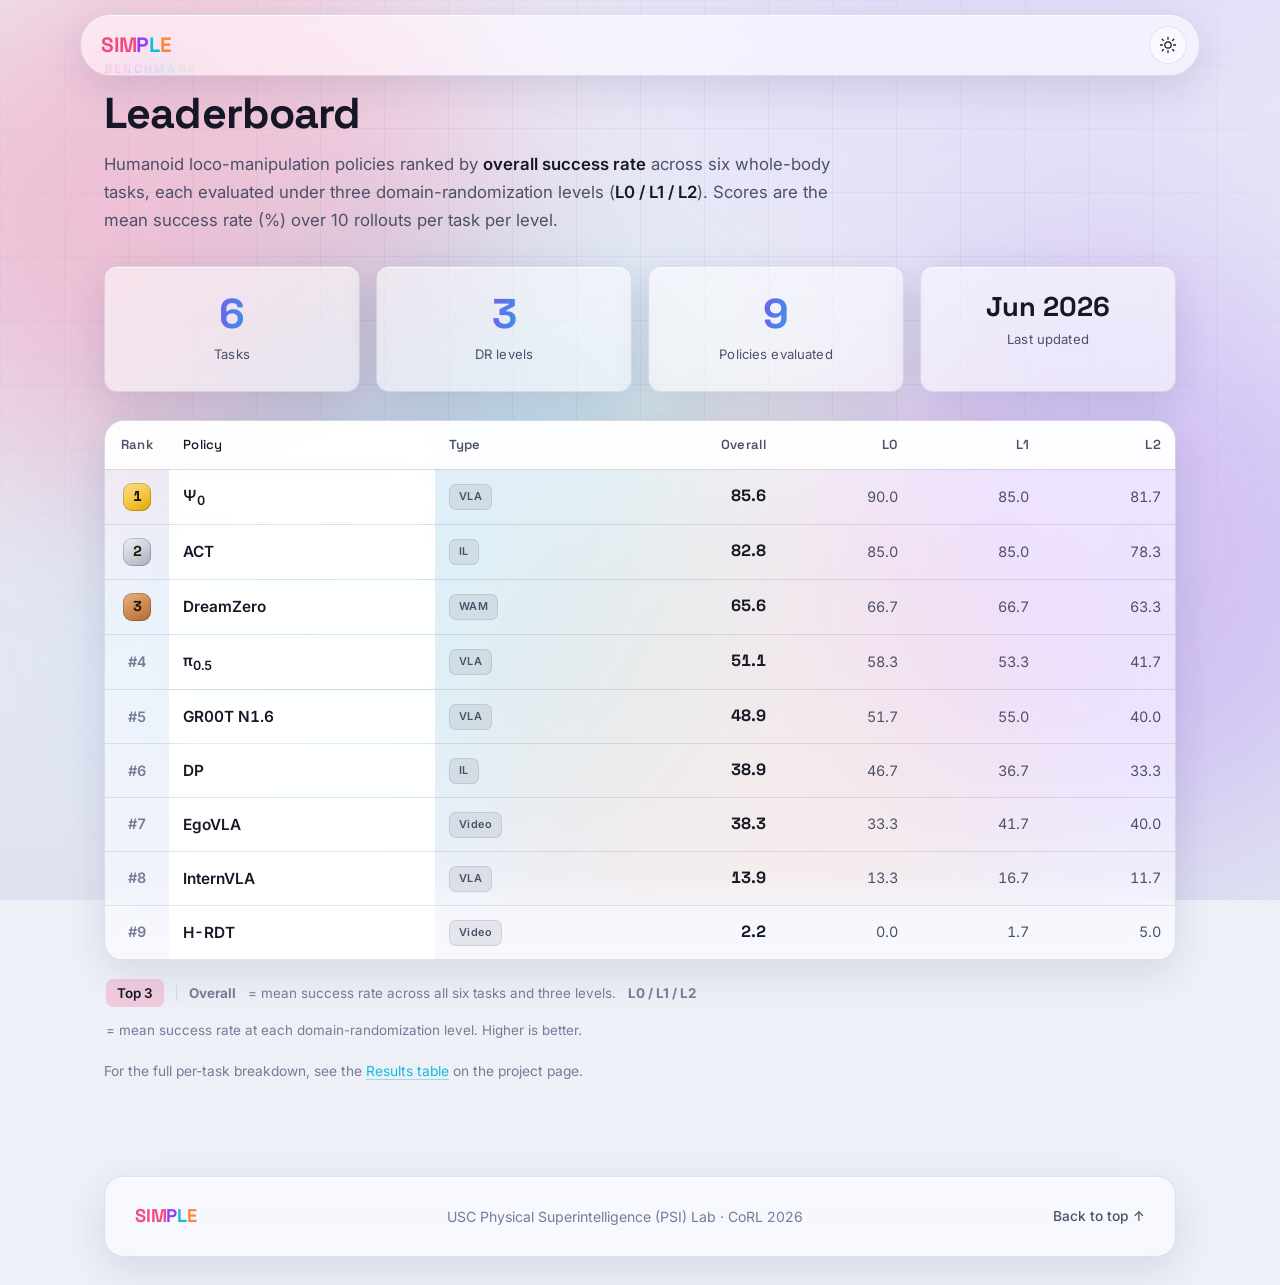
==== leaderboard.html @ 164ec3de "first commit of website" ====
<!DOCTYPE html>
<html lang="en">
<head>
  <meta charset="UTF-8" />
  <meta name="viewport" content="width=device-width, initial-scale=1.0" />
  <title>SIMPLE &middot; Leaderboard</title>
  <meta name="description" content="SIMPLE leaderboard: humanoid loco-manipulation policies ranked by overall success rate across six whole-body tasks and three domain-randomization levels." />
  <meta name="color-scheme" content="dark light" />
  <script>
    // Set theme before paint to avoid a flash of the wrong theme.
    (function () {
      try {
        var param = new URLSearchParams(location.search).get('theme');
        if (param === 'light' || param === 'dark') {
          localStorage.setItem('theme', param);
        }
        var saved = localStorage.getItem('theme');
        var theme = saved || (window.matchMedia('(prefers-color-scheme: light)').matches ? 'light' : 'dark');
        document.documentElement.setAttribute('data-theme', theme);
      } catch (e) {
        document.documentElement.setAttribute('data-theme', 'dark');
      }
    })();
  </script>
  <link rel="preconnect" href="https://fonts.googleapis.com" />
  <link rel="preconnect" href="https://fonts.gstatic.com" crossorigin />
  <link href="https://fonts.googleapis.com/css2?family=Space+Grotesk:wght@400;500;600;700&family=Inter:wght@400;500;600;700&display=swap" rel="stylesheet" />
  <link rel="stylesheet" href="styles.css" />
</head>
<body>
  <!-- Ambient gradient glow background -->
  <div class="bg-field" aria-hidden="true">
    <span class="blob blob--pink"></span>
    <span class="blob blob--purple"></span>
    <span class="blob blob--cyan"></span>
    <span class="blob blob--orange"></span>
    <div class="grid-overlay"></div>
  </div>

  <!-- Navbar -->
  <header class="nav glass" id="nav">
    <a href="index.html#top" class="nav__brand">
      <span class="logo-text"><span class="g-s">S</span><span class="g-i">I</span><span class="g-m">M</span><span class="g-p">P</span><span class="g-l">L</span><span class="g-e">E</span></span>
    </a>
    <nav class="nav__links" id="navLinks">

    </nav>
    <div class="nav__right">
      <button class="theme-toggle" id="themeToggle" aria-label="Switch between light and dark theme" title="Toggle theme">
        <svg class="ico-moon" viewBox="0 0 24 24" aria-hidden="true"><path d="M21 12.8A9 9 0 1 1 11.2 3a7 7 0 0 0 9.8 9.8z" fill="none" stroke="currentColor" stroke-width="1.7" stroke-linejoin="round"/></svg>
        <svg class="ico-sun" viewBox="0 0 24 24" aria-hidden="true"><circle cx="12" cy="12" r="4.2" fill="none" stroke="currentColor" stroke-width="1.7"/><path d="M12 2v2.4M12 19.6V22M4.2 4.2l1.7 1.7M18.1 18.1l1.7 1.7M2 12h2.4M19.6 12H22M4.2 19.8l1.7-1.7M18.1 5.9l1.7-1.7" fill="none" stroke="currentColor" stroke-width="1.7" stroke-linecap="round"/></svg>
      </button>
      <button class="nav__toggle" id="navToggle" aria-label="Toggle navigation" aria-expanded="false">
        <span></span><span></span><span></span>
      </button>
    </div>
  </header>

  <main id="top">
    <section class="section" id="leaderboard">
      <div class="section__head reveal">
        <span class="kicker">Benchmark</span>
        <h2>Leaderboard</h2>
        <p class="lede">Humanoid loco-manipulation policies ranked by <b>overall success rate</b> across six whole-body tasks, each evaluated under three domain-randomization levels (<b>L0 / L1 / L2</b>). Scores are the mean success rate (%) over 10 rollouts per task per level.</p>
      </div>

      <div class="stat-grid stat-grid--4 reveal">
        <div class="stat glass">
          <div class="stat__num">6</div>
          <div class="stat__label">Tasks</div>
        </div>
        <div class="stat glass">
          <div class="stat__num">3</div>
          <div class="stat__label">DR levels</div>
        </div>
        <div class="stat glass">
          <div class="stat__num" id="lbCount">9</div>
          <div class="stat__label">Policies evaluated</div>
        </div>
        <div class="stat glass">
          <div class="stat__num stat__num--text">Jun 2026</div>
          <div class="stat__label">Last updated</div>
        </div>
      </div>

      <div class="table-wrap glass reveal">
        <table class="bench lb">
          <thead>
            <tr>
              <th class="lb-rank">Rank</th>
              <th class="sticky-col">Policy</th>
              <th class="lb-type">Type</th>
              <th class="lb-overall">Overall</th>
              <th class="lb-num">L0</th>
              <th class="lb-num">L1</th>
              <th class="lb-num">L2</th>
            </tr>
          </thead>
          <tbody id="lbBody"><!-- rows injected by leaderboard.js --></tbody>
        </table>
      </div>

      <p class="legend reveal">
        <span class="lg lg--best">Top 3</span>
        <span class="lg-sep"></span>
        <b>Overall</b> = mean success rate across all six tasks and three levels. <b>L0 / L1 / L2</b> = mean success rate at each domain-randomization level. Higher is better.
      </p>
      <p class="note reveal">For the full per-task breakdown, see the <a class="inline-link" href="index.html#results">Results table</a> on the project page.</p>
    </section>
  </main>

  <footer class="footer">
    <div class="footer__inner glass">
      <span class="logo-text logo-text--sm"><span class="g-s">S</span><span class="g-i">I</span><span class="g-m">M</span><span class="g-p">P</span><span class="g-l">L</span><span class="g-e">E</span></span>
      <p>USC Physical Superintelligence (PSI) Lab &middot; CoRL 2026</p>
      <a class="back-top" href="#top" aria-label="Back to top">Back to top &uarr;</a>
    </div>
  </footer>

  <script src="script.js"></script>
  <script src="leaderboard.js"></script>
</body>
</html>
---- styles.css ----
/* ============================================================
   SIMPLE — Project Website
   Futuristic, minimal, dark glassmorphism
   ============================================================ */

:root {
  /* Brand palette (from the SIMPLE teaser gradient) */
  --pink:   #f34a7f;
  --purple: #9140f7;
  --cyan:   #11bcde;
  --orange: #fa873d;

  --brand-grad: linear-gradient(100deg, var(--pink) 0%, var(--purple) 35%, var(--cyan) 68%, var(--orange) 100%);

  /* Surfaces */
  --bg:      #06060f;
  --bg-2:    #0a0a16;
  --ink:     #eef0f7;
  --ink-dim: #a6abc4;
  --ink-mut: #767b96;

  /* Glass */
  --glass-bg:     rgba(255, 255, 255, 0.045);
  --glass-bg-2:   rgba(255, 255, 255, 0.07);
  --glass-brd:    rgba(255, 255, 255, 0.12);
  --glass-brd-2:  rgba(255, 255, 255, 0.18);
  --glass-shadow: 0 10px 40px rgba(0, 0, 0, 0.45);
  --inset-hi:     rgba(255, 255, 255, 0.08);
  --blur: 18px;

  /* Theme-dependent surface tints */
  --glow-1: rgba(145, 64, 247, 0.12);
  --glow-2: rgba(243, 74, 127, 0.10);
  --grid-line: rgba(255, 255, 255, 0.025);
  --track: rgba(255, 255, 255, 0.06);
  --hairline: rgba(255, 255, 255, 0.06);
  --row-hover: rgba(255, 255, 255, 0.03);
  --thead-bg: rgba(16, 16, 30, 0.7);
  --sticky-bg: rgba(13, 13, 24, 0.86);
  --sticky-hover-bg: rgba(22, 22, 38, 0.92);
  --menu-bg: rgba(12, 12, 24, 0.92);
  --btn-hover: rgba(255, 255, 255, 0.12);
  --cell-best-ink: #fff;
  --blob-opacity: 0.5;
  --light-panel: #f5f6fb;

  --maxw: 1120px;
  --radius: 20px;
  --radius-sm: 13px;

  --font-sans: 'Inter', system-ui, -apple-system, 'Segoe UI', sans-serif;
  --font-disp: 'Space Grotesk', 'Inter', system-ui, sans-serif;
}

/* ---------- Light theme ---------- */
[data-theme="light"] {
  --bg:      #eef0f8;
  --bg-2:    #dfe3f1;
  --ink:     #161827;
  --ink-dim: #4c5169;
  --ink-mut: #767b96;

  --glass-bg:     rgba(255, 255, 255, 0.55);
  --glass-bg-2:   rgba(255, 255, 255, 0.78);
  --glass-brd:    rgba(20, 24, 60, 0.10);
  --glass-brd-2:  rgba(20, 24, 60, 0.18);
  --glass-shadow: 0 12px 38px rgba(30, 34, 80, 0.12);
  --inset-hi:     rgba(255, 255, 255, 0.7);

  --glow-1: rgba(145, 64, 247, 0.14);
  --glow-2: rgba(243, 74, 127, 0.12);
  --grid-line: rgba(20, 24, 60, 0.045);
  --track: rgba(20, 24, 60, 0.08);
  --hairline: rgba(20, 24, 60, 0.10);
  --row-hover: rgba(20, 24, 60, 0.035);
  --thead-bg: rgba(255, 255, 255, 0.85);
  --sticky-bg: rgba(255, 255, 255, 0.92);
  --sticky-hover-bg: rgba(228, 231, 246, 0.95);
  --menu-bg: rgba(255, 255, 255, 0.95);
  --btn-hover: rgba(20, 24, 60, 0.06);
  --cell-best-ink: var(--ink);
  --blob-opacity: 0.22;
  --light-panel: #ffffff;
}

:root { color-scheme: dark; }
[data-theme="light"] { color-scheme: light; }

* { box-sizing: border-box; }

html { scroll-behavior: smooth; scroll-padding-top: 90px; overflow-x: clip; }

body {
  margin: 0;
  font-family: var(--font-sans);
  background: var(--bg);
  color: var(--ink);
  line-height: 1.65;
  -webkit-font-smoothing: antialiased;
  overflow-x: hidden;
}

a { color: inherit; text-decoration: none; }
sup { font-size: 0.62em; }

/* ---------- Ambient background ---------- */
.bg-field {
  position: fixed;
  inset: 0;
  z-index: -2;
  overflow: hidden;
  background:
    radial-gradient(1200px 800px at 80% -10%, var(--glow-1), transparent 60%),
    radial-gradient(1000px 700px at -10% 20%, var(--glow-2), transparent 60%),
    linear-gradient(180deg, var(--bg) 0%, var(--bg-2) 100%);
}
.blob {
  position: absolute;
  width: 46vw;
  height: 46vw;
  max-width: 640px;
  max-height: 640px;
  border-radius: 50%;
  filter: blur(90px);
  opacity: var(--blob-opacity);
  animation: drift 22s ease-in-out infinite alternate;
}
.blob--pink   { background: var(--pink);   top: -8%;  left: -6%; }
.blob--purple { background: var(--purple); top: 28%;  right: -10%; animation-delay: -5s; }
.blob--cyan   { background: var(--cyan);   bottom: 6%; left: 12%;  animation-delay: -11s; opacity: calc(var(--blob-opacity) * 0.8); }
.blob--orange { background: var(--orange); bottom: -12%; right: 18%; animation-delay: -16s; opacity: calc(var(--blob-opacity) * 0.7); }

@keyframes drift {
  0%   { transform: translate(0, 0) scale(1); }
  100% { transform: translate(40px, -30px) scale(1.12); }
}

.grid-overlay {
  position: absolute;
  inset: 0;
  background-image:
    linear-gradient(var(--grid-line) 1px, transparent 1px),
    linear-gradient(90deg, var(--grid-line) 1px, transparent 1px);
  background-size: 64px 64px;
  mask-image: radial-gradient(ellipse 90% 60% at 50% 30%, #000 30%, transparent 80%);
  -webkit-mask-image: radial-gradient(ellipse 90% 60% at 50% 30%, #000 30%, transparent 80%);
}

/* ---------- Glass utility ---------- */
.glass {
  background: var(--glass-bg);
  border: 1px solid var(--glass-brd);
  backdrop-filter: blur(var(--blur)) saturate(140%);
  -webkit-backdrop-filter: blur(var(--blur)) saturate(140%);
  box-shadow: var(--glass-shadow), inset 0 1px 0 var(--inset-hi);
}

/* ---------- Brand text ---------- */
.logo-text { font-family: var(--font-disp); font-weight: 700; letter-spacing: -0.01em; }
.g-s, .g-i, .g-m { color: var(--pink); }
.g-p { color: var(--purple); }
.g-l { color: var(--cyan); }
.g-e { color: var(--orange); }

.grad-text,
.kicker {
  background: var(--brand-grad);
  -webkit-background-clip: text;
  background-clip: text;
  color: transparent;
}

/* ============================================================
   Navbar
   ============================================================ */
.nav {
  position: fixed;
  top: 14px;
  left: 50%;
  transform: translateX(-50%);
  width: calc(100% - 32px);
  max-width: var(--maxw);
  z-index: 100;
  display: flex;
  align-items: center;
  justify-content: space-between;
  padding: 11px 12px 11px 20px;
  border-radius: 999px;
}
.nav__brand .logo-text { font-size: 1.3rem; }
.nav__links { display: flex; gap: 4px; }
.nav__links a {
  font-size: 0.86rem;
  font-weight: 500;
  color: var(--ink-dim);
  padding: 7px 13px;
  border-radius: 999px;
  transition: color 0.2s, background 0.2s;
}
.nav__links a:hover { color: var(--ink); background: var(--glass-bg-2); }

.nav__right { display: flex; align-items: center; gap: 6px; }

.theme-toggle {
  display: inline-flex;
  align-items: center;
  justify-content: center;
  width: 38px;
  height: 38px;
  border-radius: 999px;
  background: var(--glass-bg);
  border: 1px solid var(--glass-brd);
  color: var(--ink);
  cursor: pointer;
  transition: background 0.2s, border-color 0.2s, transform 0.2s;
}
.theme-toggle:hover { background: var(--glass-bg-2); border-color: var(--glass-brd-2); transform: translateY(-1px); }
.theme-toggle svg { width: 18px; height: 18px; }
.theme-toggle .ico-sun { display: none; }
.theme-toggle .ico-moon { display: block; }
[data-theme="light"] .theme-toggle .ico-sun { display: block; }
[data-theme="light"] .theme-toggle .ico-moon { display: none; }

.nav__toggle {
  display: none;
  flex-direction: column;
  gap: 5px;
  background: none;
  border: 0;
  cursor: pointer;
  padding: 8px;
}
.nav__toggle span {
  width: 22px; height: 2px;
  background: var(--ink);
  border-radius: 2px;
  transition: transform 0.3s, opacity 0.3s;
}
.nav__toggle[aria-expanded="true"] span:nth-child(1) { transform: translateY(7px) rotate(45deg); }
.nav__toggle[aria-expanded="true"] span:nth-child(2) { opacity: 0; }
.nav__toggle[aria-expanded="true"] span:nth-child(3) { transform: translateY(-7px) rotate(-45deg); }

/* ============================================================
   Layout primitives
   ============================================================ */
main { width: 100%; }

.section {
  max-width: var(--maxw);
  margin: 0 auto;
  padding: 54px 24px;
}
.section__head { margin-bottom: 32px; max-width: 760px; }
.kicker {
  font-family: var(--font-disp);
  font-size: 0.78rem;
  font-weight: 600;
  letter-spacing: 0.18em;
  text-transform: uppercase;
  display: inline-block;
  margin-bottom: 10px;
}
.section__head h2 {
  font-family: var(--font-disp);
  font-size: clamp(1.8rem, 4vw, 2.7rem);
  line-height: 1.1;
  margin: 0 0 14px;
  letter-spacing: -0.02em;
}
.lede { color: var(--ink-dim); font-size: 1.05rem; margin: 0; }

/* ============================================================
   Hero
   ============================================================ */
.hero {
  max-width: var(--maxw);
  margin: 0 auto;
  padding: 150px 24px 30px;
  text-align: center;
}
.hero__inner { display: flex; flex-direction: column; align-items: center; width: 100%; }
.glass-pill {
  display: inline-block;
  max-width: 100%;
  text-align: center;
  font-size: 0.8rem;
  font-weight: 500;
  color: var(--ink-dim);
  padding: 7px 16px;
  border-radius: 999px;
  background: var(--glass-bg);
  border: 1px solid var(--glass-brd);
  backdrop-filter: blur(var(--blur));
  -webkit-backdrop-filter: blur(var(--blur));
  margin: 0 0 26px;
}
.hero__title { margin: 0; line-height: 0.9; }
.logo-text--xl {
  font-size: clamp(4.2rem, 16vw, 10rem);
  letter-spacing: -0.03em;
  filter: drop-shadow(0 6px 30px rgba(145, 64, 247, 0.25));
}
.hero__subtitle {
  font-family: var(--font-disp);
  font-size: clamp(1.05rem, 2.6vw, 1.55rem);
  font-weight: 500;
  color: var(--ink);
  max-width: 800px;
  margin: 18px 0 30px;
  letter-spacing: -0.01em;
}
.grad-text { font-weight: 700; }

.authors {
  max-width: 780px;
  color: var(--ink-dim);
  font-size: 0.98rem;
  margin: 0 0 8px;
}
.affil { color: var(--ink-mut); font-size: 0.88rem; margin: 0 0 30px; }
.affil-note { font-size: 0.82rem; }

.hero__cta { display: flex; flex-wrap: wrap; gap: 12px; justify-content: center; }
.btn {
  display: inline-flex;
  align-items: center;
  gap: 9px;
  font-weight: 600;
  font-size: 0.95rem;
  padding: 12px 22px;
  border-radius: 999px;
  color: var(--ink);
  transition: transform 0.2s, border-color 0.2s, background 0.2s;
  position: relative;
}
.btn .ico { width: 18px; height: 18px; }
.btn:hover {
  transform: translateY(-2px);
  border-color: var(--glass-brd-2);
  background: var(--glass-bg-2);
}

/* Teaser */
.hero__teaser { margin: 56px auto 0; max-width: var(--maxw); }
.hero__teaser img {
  width: 100%;
  height: auto;
  display: block;
  border-radius: var(--radius);
}
.hero__teaser figcaption,
.media figcaption {
  margin-top: 16px;
  color: var(--ink-dim);
  font-size: 0.9rem;
  max-width: 820px;
  margin-left: auto;
  margin-right: auto;
  text-align: center;
}

/* ============================================================
   Prose / Abstract
   ============================================================ */
.prose {
  border-radius: var(--radius);
  padding: 34px 38px;
}
.prose p { margin: 0 0 16px; color: var(--ink-dim); font-size: 1.02rem; }
.prose p:last-child { margin-bottom: 0; }
.prose b, .lede b, .takeaway b, .note b { color: var(--ink); font-weight: 600; }
.prose--tight { padding: 28px 32px; }
.prose-h { font-family: var(--font-disp); margin: 0 0 20px; font-size: 1.05rem; }

/* ============================================================
   Stats
   ============================================================ */
.stat-grid {
  display: grid;
  grid-template-columns: repeat(5, 1fr);
  gap: 16px;
}
.stat {
  border-radius: var(--radius-sm);
  padding: 26px 14px;
  text-align: center;
}
.stat__num {
  font-family: var(--font-disp);
  font-weight: 700;
  font-size: clamp(1.9rem, 4vw, 2.6rem);
  line-height: 1;
  background: var(--brand-grad);
  -webkit-background-clip: text;
  background-clip: text;
  color: transparent;
}
.stat__label {
  margin-top: 9px;
  color: var(--ink-dim);
  font-size: 0.82rem;
  letter-spacing: 0.01em;
}

/* ============================================================
   Cards
   ============================================================ */
.cards-2 {
  display: grid;
  grid-template-columns: 1fr 1fr;
  gap: 18px;
  margin-bottom: 28px;
}
.card {
  border-radius: var(--radius);
  padding: 28px 30px;
  position: relative;
  overflow: hidden;
  transition: transform 0.25s, border-color 0.25s;
}
.card::before {
  content: "";
  position: absolute;
  top: 0; left: 0; right: 0;
  height: 2px;
  background: var(--brand-grad);
  opacity: 0.7;
}
.card:hover { transform: translateY(-4px); border-color: var(--glass-brd-2); }
.card__cat {
  display: flex;
  align-items: center;
  gap: 10px;
  font-family: var(--font-disp);
  font-size: 0.74rem;
  font-weight: 600;
  letter-spacing: 0.16em;
  text-transform: uppercase;
  color: var(--ink-mut);
  margin-bottom: 16px;
}
.card__cat::before {
  content: "";
  width: 22px;
  height: 2px;
  border-radius: 2px;
  background: var(--c, var(--cyan));
  flex: 0 0 auto;
}
.card h3 { font-family: var(--font-disp); font-size: 1.4rem; margin: 0 0 10px; }
.card p { margin: 0; color: var(--ink-dim); font-size: 0.98rem; }

/* ---------- Pipeline ---------- */
.pipeline {
  display: flex;
  align-items: stretch;
  gap: 8px;
  margin: 28px 0;
}
.pipe-step {
  flex: 1;
  border-radius: var(--radius-sm);
  padding: 22px 22px;
}
.pipe-step__n {
  font-family: var(--font-disp);
  font-weight: 700;
  font-size: 0.95rem;
  background: var(--brand-grad);
  -webkit-background-clip: text;
  background-clip: text;
  color: transparent;
}
.pipe-step h4 { font-family: var(--font-disp); margin: 6px 0 8px; font-size: 1.1rem; }
.pipe-step p { margin: 0; color: var(--ink-dim); font-size: 0.9rem; }
.pipe-arrow {
  display: flex;
  align-items: center;
  color: var(--ink-mut);
  font-size: 1.4rem;
  flex: 0 0 auto;
}

/* ---------- Bars ---------- */
.bars { display: flex; flex-direction: column; gap: 14px; }
.bar-row {
  display: grid;
  grid-template-columns: 190px 1fr 56px;
  align-items: center;
  gap: 14px;
}
.bar-row__label { font-size: 0.9rem; color: var(--ink-dim); }
.bar-row__val { font-family: var(--font-disp); font-weight: 600; text-align: right; }
.bar-track {
  height: 12px;
  border-radius: 999px;
  background: var(--track);
  overflow: hidden;
}
.bar-fill {
  height: 100%;
  width: 0;
  border-radius: 999px;
  background: linear-gradient(90deg, color-mix(in srgb, var(--c) 60%, transparent), var(--c));
  transition: width 1.2s cubic-bezier(0.16, 1, 0.3, 1);
}
.is-visible .bar-fill { width: var(--w); }
.note { color: var(--ink-mut); font-size: 0.86rem; margin: 18px 0 0; }

/* ============================================================
   Benchmark table
   ============================================================ */
.table-wrap {
  border-radius: var(--radius);
  overflow: auto;
  -webkit-overflow-scrolling: touch;
}
.bench {
  width: 100%;
  border-collapse: collapse;
  min-width: 720px;
  font-size: 0.9rem;
}
.bench th, .bench td {
  padding: 13px 14px;
  text-align: center;
  white-space: nowrap;
  border-bottom: 1px solid var(--hairline);
}
.bench thead th {
  font-family: var(--font-disp);
  font-weight: 600;
  font-size: 0.82rem;
  color: var(--ink-dim);
  letter-spacing: 0.02em;
  position: sticky;
  top: 0;
  background: var(--thead-bg);
  backdrop-filter: blur(8px);
}
.bench tbody td { color: var(--ink-dim); font-variant-numeric: tabular-nums; }
.bench .sticky-col {
  text-align: left;
  position: sticky;
  left: 0;
  background: var(--sticky-bg);
  backdrop-filter: blur(8px);
  color: var(--ink);
  font-weight: 500;
}
.bench tbody tr:hover td { background: var(--row-hover); }
.bench tbody tr:hover .sticky-col { background: var(--sticky-hover-bg); }

.bench td.best {
  color: var(--cell-best-ink);
  font-weight: 700;
  background: color-mix(in srgb, var(--pink) 16%, transparent);
}
.bench td.second {
  color: var(--ink);
  font-weight: 600;
  background: color-mix(in srgb, var(--cyan) 11%, transparent);
}

.tag {
  display: inline-block;
  font-size: 0.62rem;
  font-weight: 700;
  letter-spacing: 0.06em;
  padding: 2px 7px;
  border-radius: 6px;
  margin-left: 6px;
  vertical-align: middle;
}
.tag--vla { color: var(--purple); background: color-mix(in srgb, var(--purple) 18%, transparent); }
.tag--wam { color: var(--orange); background: color-mix(in srgb, var(--orange) 18%, transparent); }
.tag--ego { color: var(--cyan);   background: color-mix(in srgb, var(--cyan) 18%, transparent); }
.tag--il  { color: var(--pink);   background: color-mix(in srgb, var(--pink) 18%, transparent); }

.legend {
  display: flex;
  align-items: center;
  flex-wrap: wrap;
  gap: 12px;
  margin: 18px 2px 0;
  font-size: 0.84rem;
  color: var(--ink-mut);
}
.lg { padding: 3px 11px; border-radius: 7px; font-weight: 600; color: var(--ink); }
.lg--best   { background: color-mix(in srgb, var(--pink) 22%, transparent); }
.lg--second { background: color-mix(in srgb, var(--cyan) 18%, transparent); }
.lg-sep { flex: 0 0 1px; height: 16px; background: var(--glass-brd); }

.takeaway {
  margin-top: 28px;
  padding: 20px 26px;
  border-radius: var(--radius-sm);
  border-left: 3px solid transparent;
  border-image: var(--brand-grad) 1;
  color: var(--ink-dim);
  font-size: 1rem;
}

/* ============================================================
   Leaderboard page
   ============================================================ */
.nav__links a.is-active { color: var(--ink); background: var(--glass-bg-2); }

.stat-grid--4 { grid-template-columns: repeat(4, 1fr); margin-bottom: 28px; }
.stat__num--text {
  font-size: clamp(1.25rem, 2.6vw, 1.7rem);
  background: none;
  -webkit-background-clip: initial;
  background-clip: initial;
  color: var(--ink);
}

.bench.lb { min-width: 640px; }
.bench.lb thead th { text-align: right; }
.bench.lb thead th.lb-rank { text-align: center; }
.bench.lb thead th.sticky-col,
.bench.lb thead th.lb-type { text-align: left; }

.bench.lb td.lb-rank { width: 64px; text-align: center; }
.bench.lb td.lb-name { font-weight: 600; font-size: 0.96rem; }
.bench.lb td.lb-type { text-align: left; }
.bench.lb td.lb-num,
.bench.lb td.lb-overall { text-align: right; font-variant-numeric: tabular-nums; }

.bench.lb td.lb-overall {
  font-family: var(--font-disp);
  font-weight: 700;
  color: var(--ink);
  font-size: 1.02rem;
}
.lb-row--top td.lb-overall { color: var(--pink); }

.rank-badge {
  display: inline-flex;
  align-items: center;
  justify-content: center;
  width: 28px;
  height: 28px;
  border-radius: 9px;
  font-family: var(--font-disp);
  font-weight: 700;
  font-size: 0.9rem;
  color: #1a1205;
  box-shadow: inset 0 0 0 1px color-mix(in srgb, #000 20%, transparent);
}
.rank--gold   { background: linear-gradient(150deg, #ffe08a, #f5c542 55%, #e0a200); }
.rank--silver { background: linear-gradient(150deg, #eef1f6, #c8cdd6 55%, #a7afbd); }
.rank--bronze { background: linear-gradient(150deg, #e7b486, #cd8a52 55%, #ad6a32); color: #241405; }
.rank-num { color: var(--ink-mut); font-weight: 600; font-variant-numeric: tabular-nums; }

.type-pill {
  display: inline-block;
  font-size: 0.68rem;
  font-weight: 600;
  letter-spacing: 0.05em;
  padding: 3px 9px;
  border-radius: 7px;
  color: var(--ink-dim);
  background: color-mix(in srgb, var(--ink) 8%, transparent);
  border: 1px solid var(--glass-brd);
}

.inline-link {
  color: var(--cyan);
  text-decoration: none;
  border-bottom: 1px solid color-mix(in srgb, var(--cyan) 40%, transparent);
}
.inline-link:hover { color: var(--ink); border-bottom-color: var(--ink); }

/* ============================================================
   Media (sim2real)
   ============================================================ */
.media {
  border-radius: var(--radius);
  padding: 12px;
  margin: 0 0 28px;
}
.media img { width: 100%; height: auto; display: block; border-radius: 12px; }
.media figcaption { text-align: left; max-width: none; padding: 0 6px; }

/* Combined Table 5 + figure card */
.s2r-card { padding: 22px; }
.s2r-card .table-title { font-size: 1.06rem; }
.s2r-grid {
  display: flex;
  align-items: flex-start;
  gap: 28px;
}
.s2r-group {
  flex: 1 1 0;
  min-width: 0;
  display: flex;
  flex-direction: column;
  gap: 12px;
}
.s2r-group + .s2r-group {
  padding-left: 28px;
  border-left: 1px solid var(--glass-brd);
}
.s2r-pair {
  display: grid;
  grid-template-columns: 1fr 1fr;
  gap: 12px;
}
.s2r-cell { display: flex; flex-direction: column; gap: 9px; }
.s2r-shot {
  position: relative;
  border-radius: 12px;
  overflow: hidden;
  line-height: 0;
  aspect-ratio: 13 / 10;
}
.s2r-shot img {
  width: 100%;
  height: 100%;
  display: block;
  object-fit: cover;
}
.s2r-dom {
  font-size: 0.86rem;
  font-weight: 500;
  color: var(--ink-dim);
  letter-spacing: 0.01em;
}
.s2r-dom b {
  font-weight: 600;
  color: var(--ink);
}
.s2r-val {
  font-family: var(--font-disp);
  font-weight: 700;
  color: var(--ink);
}
.s2r-val--real {
  color: var(--pink);
}
@media (max-width: 720px) {
  .s2r-grid { grid-template-columns: 1fr; gap: 22px; }
  .s2r-group + .s2r-group { padding-left: 0; border-left: 0; }
}

/* ============================================================
   Figures (PDF-rendered diagrams on light panels)
   ============================================================ */
.figure {
  border-radius: var(--radius);
  padding: 14px;
  margin: 0 0 28px;
}
.figure__light {
  background: var(--light-panel);
  border-radius: 13px;
  padding: 18px;
  display: flex;
  justify-content: center;
}
.figure__light img { width: 100%; height: auto; display: block; }
.figure--narrow .figure__light { max-width: 460px; margin: 0 auto; }
.fig-cap {
  margin: 14px 4px 0;
  color: var(--ink-dim);
  font-size: 0.9rem;
  line-height: 1.55;
}
.fig-cap .fig-n {
  font-family: var(--font-disp);
  font-weight: 700;
  background: var(--brand-grad);
  -webkit-background-clip: text;
  background-clip: text;
  color: transparent;
  margin-right: 7px;
}

.figures-2 {
  display: grid;
  grid-template-columns: 1.3fr 1fr;
  gap: 18px;
  align-items: start;
  margin-bottom: 28px;
}
.figures-2 .figure { margin: 0; }

/* ============================================================
   Data tables (Tables 2-5) — compact variant of .bench
   ============================================================ */
.table-block { margin-top: 28px; }
.cards-2 .table-block { margin-top: 0; }
.table-title {
  font-family: var(--font-disp);
  font-size: 1.02rem;
  font-weight: 600;
  margin: 0 0 12px 2px;
}
.table-title .fig-n { /* reuse gradient label */
  font-weight: 700;
  background: var(--brand-grad);
  -webkit-background-clip: text;
  background-clip: text;
  color: transparent;
  margin-right: 7px;
}
.dtable {
  width: 100%;
  border-collapse: collapse;
  min-width: 460px;
  font-size: 0.9rem;
}
.dtable th, .dtable td {
  padding: 12px 14px;
  text-align: center;
  border-bottom: 1px solid var(--hairline);
  white-space: nowrap;
}
.dtable thead th {
  font-family: var(--font-disp);
  font-weight: 600;
  font-size: 0.8rem;
  color: var(--ink-dim);
  letter-spacing: 0.02em;
}
.dtable thead .grp {
  border-bottom: 1px solid var(--glass-brd);
  color: var(--ink);
}
.dtable tbody td { color: var(--ink-dim); font-variant-numeric: tabular-nums; }
.dtable .lcol { text-align: left; color: var(--ink); font-weight: 500; }
.dtable tbody tr:hover td { background: var(--row-hover); }
.dtable td.best {
  color: var(--cell-best-ink);
  font-weight: 700;
  background: color-mix(in srgb, var(--pink) 16%, transparent);
}
.dtable .sub { color: var(--ink-mut); font-size: 0.78rem; font-weight: 400; }
.dtable .divider td { padding: 0; border-bottom: 1px solid var(--glass-brd); }

/* ============================================================
   BibTeX
   ============================================================ */
.code {
  position: relative;
  border-radius: var(--radius);
  padding: 6px;
}
.code pre {
  margin: 0;
  padding: 26px 28px;
  overflow-x: auto;
  font-family: 'SF Mono', ui-monospace, 'Cascadia Code', Menlo, monospace;
  font-size: 0.85rem;
  line-height: 1.65;
  color: var(--ink-dim);
}
.code code { white-space: pre; }
.copy-btn {
  position: absolute;
  top: 16px;
  right: 16px;
  z-index: 2;
  font-family: var(--font-sans);
  font-size: 0.8rem;
  font-weight: 600;
  color: var(--ink);
  padding: 7px 15px;
  border-radius: 999px;
  background: var(--glass-bg-2);
  border: 1px solid var(--glass-brd);
  cursor: pointer;
  transition: background 0.2s, border-color 0.2s;
}
.copy-btn:hover { background: var(--btn-hover); border-color: var(--glass-brd-2); }
.copy-btn.copied { color: var(--cyan); border-color: color-mix(in srgb, var(--cyan) 50%, transparent); }

/* ============================================================
   Footer
   ============================================================ */
.footer {
  max-width: var(--maxw);
  margin: 40px auto 28px;
  padding: 0 24px;
}
.footer__inner {
  border-radius: var(--radius);
  padding: 24px 30px;
  display: flex;
  align-items: center;
  justify-content: space-between;
  gap: 16px;
  flex-wrap: wrap;
}
.footer__inner p { margin: 0; color: var(--ink-mut); font-size: 0.88rem; }
.logo-text--sm { font-size: 1.15rem; }
.back-top { font-size: 0.86rem; color: var(--ink-dim); font-weight: 500; }
.back-top:hover { color: var(--ink); }

/* ============================================================
   Scroll reveal
   ============================================================ */
.reveal {
  opacity: 0;
  transform: translateY(26px);
  transition: opacity 0.7s ease, transform 0.7s cubic-bezier(0.16, 1, 0.3, 1);
  will-change: opacity, transform;
}
.reveal.is-visible { opacity: 1; transform: none; }

@media (prefers-reduced-motion: reduce) {
  .reveal { opacity: 1; transform: none; transition: none; }
  .blob { animation: none; }
  html { scroll-behavior: auto; }
}

/* ============================================================
   Responsive
   ============================================================ */
@media (max-width: 860px) {
  .stat-grid { grid-template-columns: repeat(2, 1fr); }
  .figures-2 { grid-template-columns: 1fr; }
  .pipeline { flex-direction: column; }
  .pipe-arrow { transform: rotate(90deg); justify-content: center; padding: 2px 0; }
}

@media (max-width: 720px) {
  .nav { padding: 10px 10px 10px 18px; }
  .nav__links {
    position: absolute;
    top: calc(100% + 10px);
    right: 0;
    left: 0;
    flex-direction: column;
    gap: 2px;
    padding: 12px;
    border-radius: 18px;
    background: var(--menu-bg);
    border: 1px solid var(--glass-brd);
    backdrop-filter: blur(var(--blur));
    -webkit-backdrop-filter: blur(var(--blur));
    opacity: 0;
    pointer-events: none;
    transform: translateY(-8px);
    transition: opacity 0.25s, transform 0.25s;
  }
  .nav__links.open { opacity: 1; pointer-events: auto; transform: none; }
  .nav__links a { padding: 11px 14px; }
  .nav__toggle { display: flex; }

  .cards-2 { grid-template-columns: 1fr; }
  .bar-row { grid-template-columns: 130px 1fr 46px; gap: 10px; }
  .bar-row__label { font-size: 0.82rem; }
  .prose { padding: 26px 22px; }
  .hero { padding-top: 120px; }
  .logo-text--xl { font-size: clamp(3rem, 15vw, 5.5rem); }
  .hero__subtitle { font-size: 1.05rem; }
  .legend { font-size: 0.78rem; }
}

@media (max-width: 460px) {
  .stat-grid { grid-template-columns: 1fr; }
  .section { padding: 48px 18px; }
}
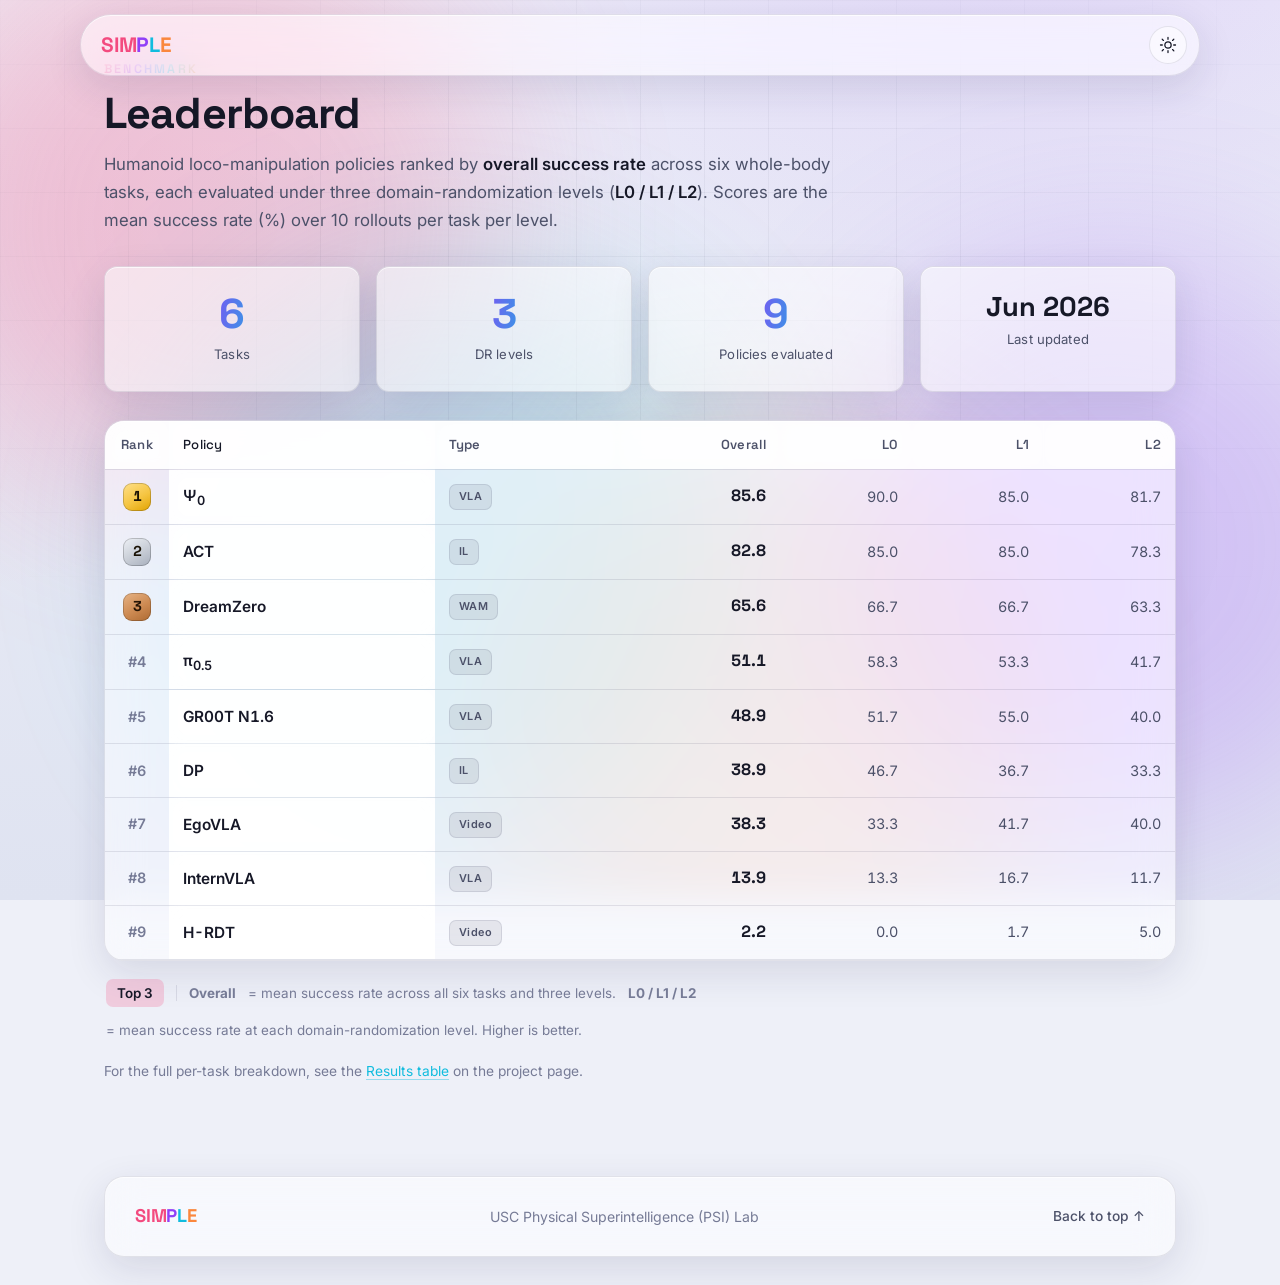
==== commit 2b44ff6b: "simple release" ====
--- a/leaderboard.html
+++ b/leaderboard.html
@@ -112,7 +112,7 @@
   <footer class="footer">
     <div class="footer__inner glass">
       <span class="logo-text logo-text--sm"><span class="g-s">S</span><span class="g-i">I</span><span class="g-m">M</span><span class="g-p">P</span><span class="g-l">L</span><span class="g-e">E</span></span>
-      <p>USC Physical Superintelligence (PSI) Lab &middot; CoRL 2026</p>
+      <p>USC Physical Superintelligence (PSI) Lab</p>
       <a class="back-top" href="#top" aria-label="Back to top">Back to top &uarr;</a>
     </div>
   </footer>
